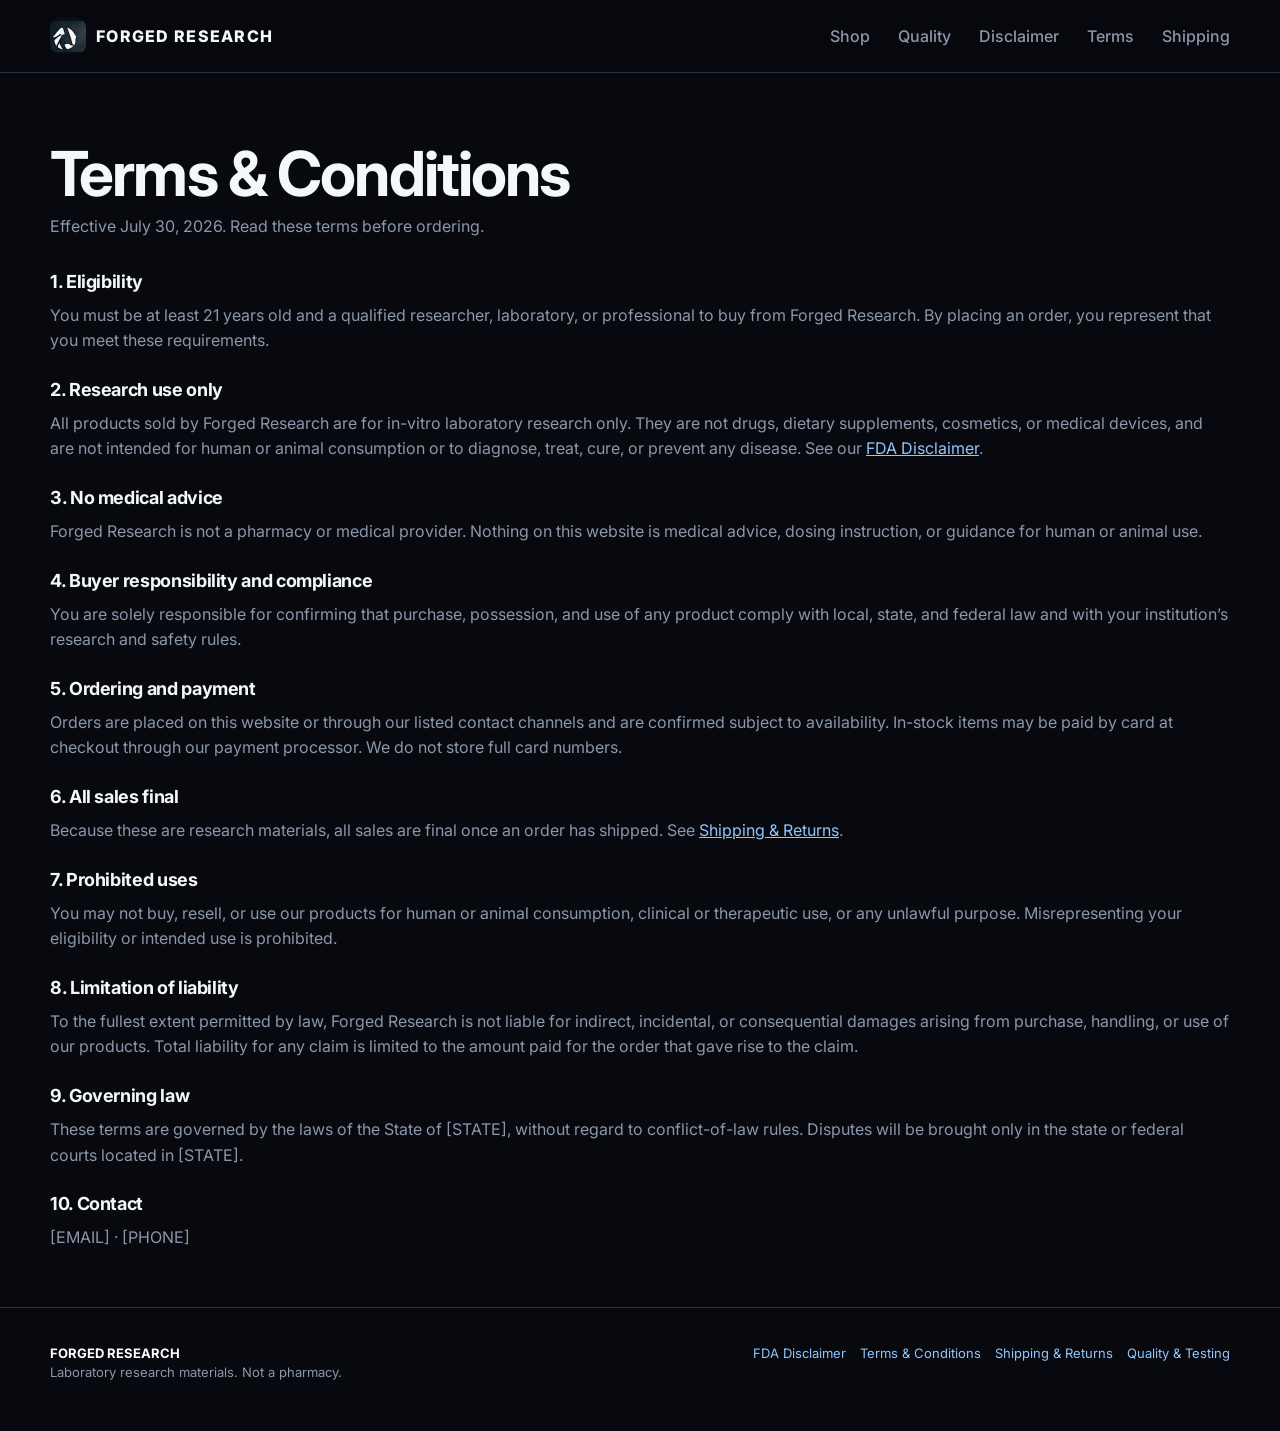
==== terms.html @ cde54af0 "Add files via upload" ====
<!DOCTYPE html>
<html lang="en">
<head>
  <meta charset="UTF-8" />
  <meta name="viewport" content="width=device-width, initial-scale=1" />
  <title>Terms & Conditions — Forged Research</title>
  <link rel="icon" href="assets/logo-mark.png" />
  <link href="https://fonts.googleapis.com/css2?family=Inter:wght@400;500;600;700;800&display=swap" rel="stylesheet" />
  <link rel="stylesheet" href="css/styles.css" />
</head>
<body>
  <header>
    <div class="wrap nav">
      <a class="brand" href="index.html">
        <img class="logo" src="assets/logo-mark.png" alt="Forged Research" />
        FORGED RESEARCH
      </a>
      <nav class="nav-links">
        <a href="index.html#shop">Shop</a>
        <a href="quality.html">Quality</a>
        <a href="fda.html">Disclaimer</a>
        <a href="terms.html">Terms</a>
        <a href="shipping.html">Shipping</a>
      </nav>
    </div>
  </header>
  <main class="wrap section policy">
    
<h1>Terms &amp; Conditions</h1>
<p class="sub">Effective July 30, 2026. Read these terms before ordering.</p>
<h2>1. Eligibility</h2>
<p>You must be at least 21 years old and a qualified researcher, laboratory, or professional to buy from Forged Research. By placing an order, you represent that you meet these requirements.</p>
<h2>2. Research use only</h2>
<p>All products sold by Forged Research are for in-vitro laboratory research only. They are not drugs, dietary supplements, cosmetics, or medical devices, and are not intended for human or animal consumption or to diagnose, treat, cure, or prevent any disease. See our <a href="fda.html">FDA Disclaimer</a>.</p>
<h2>3. No medical advice</h2>
<p>Forged Research is not a pharmacy or medical provider. Nothing on this website is medical advice, dosing instruction, or guidance for human or animal use.</p>
<h2>4. Buyer responsibility and compliance</h2>
<p>You are solely responsible for confirming that purchase, possession, and use of any product comply with local, state, and federal law and with your institution’s research and safety rules.</p>
<h2>5. Ordering and payment</h2>
<p>Orders are placed on this website or through our listed contact channels and are confirmed subject to availability. In-stock items may be paid by card at checkout through our payment processor. We do not store full card numbers.</p>
<h2>6. All sales final</h2>
<p>Because these are research materials, all sales are final once an order has shipped. See <a href="shipping.html">Shipping &amp; Returns</a>.</p>
<h2>7. Prohibited uses</h2>
<p>You may not buy, resell, or use our products for human or animal consumption, clinical or therapeutic use, or any unlawful purpose. Misrepresenting your eligibility or intended use is prohibited.</p>
<h2>8. Limitation of liability</h2>
<p>To the fullest extent permitted by law, Forged Research is not liable for indirect, incidental, or consequential damages arising from purchase, handling, or use of our products. Total liability for any claim is limited to the amount paid for the order that gave rise to the claim.</p>
<h2>9. Governing law</h2>
<p>These terms are governed by the laws of the State of [STATE], without regard to conflict-of-law rules. Disputes will be brought only in the state or federal courts located in [STATE].</p>
<h2>10. Contact</h2>
<p>[EMAIL] · [PHONE]</p>

  </main>
  <footer>
    <div class="wrap foot">
      <div>
        <strong style="color:#fff">FORGED RESEARCH</strong><br />
        Laboratory research materials. Not a pharmacy.
      </div>
      <div class="policy-links">
        <a href="fda.html">FDA Disclaimer</a>
        <a href="terms.html">Terms &amp; Conditions</a>
        <a href="shipping.html">Shipping &amp; Returns</a>
        <a href="quality.html">Quality &amp; Testing</a>
      </div>
    </div>
  </footer>
</body>
</html>
---- css/styles.css ----
/* Forged Research — locked styles */
:root {
  --void: #05070b;
  --bg: #07090e;
  --chrome: #0b0f16;
  --panel: #12171f;
  --panel-2: #1a2130;
  --line: #2a3344;
  --text: #f4f7fb;
  --muted: #8b97ab;
  --blue: #2f7bff;
  --blue-2: #1d6fea;
  --gold: #f5b942;
  --warn: #e11d2e;
}

* { box-sizing: border-box; margin: 0; padding: 0; }

body {
  font-family: Inter, system-ui, sans-serif;
  background: var(--bg);
  color: var(--text);
  line-height: 1.5;
}

a { color: inherit; text-decoration: none; }
img { max-width: 100%; display: block; }
.wrap { width: min(1180px, calc(100% - 32px)); margin-inline: auto; }

header {
  position: sticky;
  top: 0;
  z-index: 40;
  background: rgba(7, 9, 14, 0.86);
  backdrop-filter: blur(16px);
  border-bottom: 1px solid var(--line);
}

.nav {
  display: flex;
  align-items: center;
  justify-content: space-between;
  height: 72px;
}

.brand {
  display: flex;
  align-items: center;
  gap: 10px;
  font-weight: 800;
  letter-spacing: 0.08em;
}

.logo {
  width: 36px;
  height: 36px;
  object-fit: contain;
  background: #0b0f16;
  border-radius: 9px;
}

.vial-img {
  width: 140px;
  height: 180px;
  object-fit: contain;
  margin: 0 auto 10px;
  filter: drop-shadow(0 16px 24px rgba(0, 0, 0, 0.45));
}

.product .vial-img {
  width: 110px;
  height: 150px;
}

.nav-links {
  display: flex;
  gap: 28px;
  color: var(--muted);
  font-weight: 500;
}

.nav-links a:hover { color: #fff; }

.nav-actions {
  display: flex;
  gap: 10px;
  align-items: center;
}

.icon-btn,
.btn {
  border: 0;
  cursor: pointer;
  font-family: inherit;
}

.icon-btn {
  background: var(--panel-2);
  color: #fff;
  width: 42px;
  height: 42px;
  border-radius: 12px;
  border: 1px solid var(--line);
  font-size: 16px;
  position: relative;
}

.cart-count {
  position: absolute;
  top: -6px;
  right: -6px;
  background: var(--blue);
  color: #fff;
  font-size: 11px;
  font-weight: 700;
  min-width: 18px;
  height: 18px;
  border-radius: 99px;
  display: grid;
  place-items: center;
}

.btn {
  background: var(--blue);
  color: #fff;
  font-weight: 700;
  padding: 12px 18px;
  border-radius: 12px;
  font-size: 14px;
}

.btn:hover { background: var(--blue-2); }

.btn.ghost {
  background: transparent;
  border: 1px solid var(--line);
  color: var(--text);
}

.btn.full { width: 100%; }
.btn.warn { background: #b91c1c; }

.hero {
  position: relative;
  overflow: hidden;
  padding: 88px 0 72px;
  min-height: 560px;
  background-color: #05070b;
  background-image:
    linear-gradient(90deg, rgba(5,7,11,.82) 0%, rgba(5,7,11,.45) 36%, rgba(5,7,11,.12) 62%, rgba(5,7,11,.06) 100%),
    url("https://mako-burn-e.github.io/Forged-Research/assets/hero-mountains.jpg");
  background-repeat: no-repeat;
  background-position: center center;
  background-size: cover;
}

.hero::after {
  content: "";
  position: absolute;
  inset: auto 0 0 0;
  height: 90px;
  background: linear-gradient(180deg, transparent, var(--bg));
  pointer-events: none;
}

.hero .wrap { position: relative; z-index: 1; }

.hero-grid {
  display: grid;
  grid-template-columns: minmax(0, 640px);
  gap: 40px;
  align-items: center;
}

.hero .vials { display: none; }

.hero h1 {
  color: #fff;
  text-shadow: 0 2px 18px rgba(0, 0, 0, 0.75);
}

.hero .lede {
  color: #fff;
  font-weight: 500;
  text-shadow: 0 2px 14px rgba(0, 0, 0, 0.8);
}

.hero .kicker {
  color: #dbe8ff;
  text-shadow: 0 1px 10px rgba(0, 0, 0, 0.7);
}

.hero .trust {
  color: #f3f6fb;
  text-shadow: 0 1px 10px rgba(0, 0, 0, 0.7);
}

.hero .btn.ghost {
  background: rgba(7, 9, 14, 0.7);
  border-color: rgba(255, 255, 255, 0.4);
  color: #fff;
}

.kicker {
  color: #93c5fd;
  font-weight: 700;
  letter-spacing: 0.16em;
  font-size: 12px;
  text-transform: uppercase;
}

h1 {
  font-size: clamp(36px, 5vw, 62px);
  line-height: 1.05;
  letter-spacing: -0.03em;
  margin: 12px 0 16px;
}

.lede {
  color: var(--muted);
  font-size: 18px;
  max-width: 540px;
}

.hero-cta {
  display: flex;
  gap: 12px;
  margin: 28px 0 22px;
  flex-wrap: wrap;
}

.trust {
  display: flex;
  gap: 18px;
  flex-wrap: wrap;
  color: var(--muted);
  font-size: 13px;
}

.trust span {
  display: flex;
  align-items: center;
  gap: 6px;
}

.vials {
  display: grid;
  grid-template-columns: 1fr 1fr;
  gap: 16px;
}

.vial-card {
  background: linear-gradient(180deg, #1a2230, #10151e);
  border: 1px solid var(--line);
  border-radius: 20px;
  padding: 22px;
  text-align: center;
}

.section { padding: 56px 0; }

.section h2 {
  font-size: 28px;
  letter-spacing: -0.02em;
  margin-bottom: 6px;
}

.sub {
  color: var(--muted);
  margin-bottom: 28px;
}

.filters {
  display: flex;
  gap: 8px;
  flex-wrap: wrap;
  margin-bottom: 22px;
}

.chip {
  background: var(--panel);
  border: 1px solid var(--line);
  color: var(--muted);
  padding: 8px 14px;
  border-radius: 999px;
  cursor: pointer;
  font-weight: 600;
  font-size: 13px;
}

.chip.active,
.chip:hover {
  background: #1d4ed8;
  border-color: #1d4ed8;
  color: #fff;
}

.grid {
  display: grid;
  grid-template-columns: repeat(4, 1fr);
  gap: 16px;
}

.product {
  background: var(--panel);
  border: 1px solid var(--line);
  border-radius: 18px;
  padding: 18px;
  display: flex;
  flex-direction: column;
  gap: 8px;
}

.tag {
  display: inline-block;
  background: #172554;
  color: #93c5fd;
  font-size: 11px;
  font-weight: 700;
  padding: 4px 8px;
  border-radius: 6px;
}

.stars { color: var(--gold); font-size: 13px; }

.row {
  display: flex;
  justify-content: space-between;
  align-items: center;
  gap: 8px;
}

.muted { color: var(--muted); }

.info-grid {
  display: grid;
  grid-template-columns: 1.2fr 0.8fr;
  gap: 20px;
}

.panel {
  background: var(--panel);
  border: 1px solid var(--line);
  border-radius: 18px;
  padding: 24px;
}

.warn-box {
  background: #2a1214;
  border: 1px solid #7f1d1d;
  color: #fecaca;
  border-radius: 12px;
  padding: 14px 16px;
  margin: 16px 0;
  font-size: 14px;
}

.specs {
  width: 100%;
  border-collapse: collapse;
  font-size: 14px;
}

.specs td {
  padding: 10px 0;
  border-bottom: 1px solid var(--line);
}

.specs td:first-child { color: var(--muted); }

footer {
  border-top: 1px solid var(--line);
  padding: 36px 0 48px;
  color: var(--muted);
  font-size: 13px;
}

.foot {
  display: flex;
  justify-content: space-between;
  gap: 24px;
  flex-wrap: wrap;
}

.drawer-bg {
  position: fixed;
  inset: 0;
  background: rgba(0, 0, 0, 0.55);
  display: none;
  z-index: 50;
}

.drawer {
  position: fixed;
  top: 0;
  right: 0;
  width: min(420px, 100%);
  height: 100%;
  background: #0d121b;
  border-left: 1px solid var(--line);
  z-index: 60;
  transform: translateX(100%);
  transition: 0.25s ease;
  display: flex;
  flex-direction: column;
}

.drawer.open { transform: none; }
.drawer-bg.open { display: block; }

.drawer-h {
  display: flex;
  justify-content: space-between;
  align-items: center;
  padding: 18px 20px;
  border-bottom: 1px solid var(--line);
}

.cart-items {
  padding: 16px 20px;
  flex: 1;
  overflow: auto;
}

.cart-line {
  display: flex;
  justify-content: space-between;
  gap: 12px;
  padding: 12px 0;
  border-bottom: 1px solid var(--line);
}

.qty {
  display: flex;
  align-items: center;
  gap: 8px;
}

.qty button {
  width: 26px;
  height: 26px;
  border-radius: 8px;
  background: var(--panel-2);
  color: #fff;
  border: 1px solid var(--line);
  cursor: pointer;
}

.drawer-foot {
  padding: 16px 20px 24px;
  border-top: 1px solid var(--line);
}

.modal-bg {
  position: fixed;
  inset: 0;
  background: rgba(0, 0, 0, 0.65);
  display: none;
  z-index: 70;
  place-items: center;
  padding: 20px;
}

.modal-bg.open { display: grid; }

.modal {
  width: min(520px, 100%);
  background: #111827;
  border: 1px solid var(--line);
  border-radius: 18px;
  padding: 24px;
}

.check {
  display: flex;
  gap: 10px;
  align-items: flex-start;
  margin: 16px 0;
  font-size: 14px;
  color: var(--muted);
}

@media (max-width: 960px) {
  .hero-grid,
  .info-grid { grid-template-columns: 1fr; }
  .nav-links { display: none; }
  .grid { grid-template-columns: 1fr 1fr; }
}

@media (max-width: 900px) {
  .hero {
    background-position: left center;
    min-height: 520px;
  }
}

@media (max-width: 560px) {
  .grid { grid-template-columns: 1fr; }
  .hero { background-position: 12% center; }
}

.size-select {
  background: #0b0f16;
  color: #fff;
  border: 1px solid var(--line);
  border-radius: 10px;
  padding: 8px 10px;
  font: inherit;
  font-size: 13px;
  margin-right: auto;
  max-width: 160px;
}

.size-select {
  background: #0b0f16;
  color: #fff;
  border: 1px solid var(--line);
  border-radius: 10px;
  padding: 8px 10px;
  font: inherit;
  font-size: 13px;
  width: 100%;
}
.volume { margin-top: 10px; display: grid; gap: 6px; }
.volume h3 { font-size: 13px; font-weight: 700; }
.vrow {
  display: flex; justify-content: space-between; gap: 8px;
  padding: 8px 10px; border: 1px solid var(--line); border-radius: 10px;
  font-size: 12px; background: #0b0f16;
}
.vrow.active { border-color: #2f7bff; background: #17315f; }
.save { color: #f5b942; font-weight: 700; }
.qty-row { display: flex; justify-content: space-between; align-items: center; margin-top: 10px; }
.stepper { display: flex; align-items: center; gap: 8px; }
.stepper button {
  width: 28px; height: 28px; border-radius: 8px; border: 1px solid var(--line);
  background: var(--panel-2); color: #fff; cursor: pointer;
}

.recommend {
  margin: 0 20px 12px;
  padding: 14px;
  border: 1px solid var(--line);
  border-radius: 14px;
  background: #0b0f16;
}

.field {
  width: 100%;
  background: #0b0f16;
  color: #fff;
  border: 1px solid var(--line);
  border-radius: 12px;
  padding: 12px 14px;
  font: inherit;
}

.product-modal { width: min(820px, 100%); }
.pm-grid { display: grid; grid-template-columns: 220px 1fr; gap: 24px; align-items: start; }
.pm-img { width: 100%; max-height: 280px; object-fit: contain; }
@media (max-width: 700px) {
  .pm-grid { grid-template-columns: 1fr; }
}

.card-desc {
  color: var(--muted);
  font-size: 13px;
  display: -webkit-box;
  -webkit-line-clamp: 2;
  -webkit-box-orient: vertical;
  overflow: hidden;
  min-height: 2.6em;
}

.policy h1 { margin-bottom: 8px; }
.policy h2 { font-size: 18px; margin: 22px 0 8px; }
.policy p, .policy li { color: var(--muted); line-height: 1.6; }
.policy a { color: #93c5fd; text-decoration: underline; }
.policy-links { display: flex; flex-wrap: wrap; gap: 14px; }
.policy-links a { color: #93c5fd; }
.gate { display: grid; }
.gate-list { padding-left: 18px; color: var(--muted); display: grid; gap: 10px; font-size: 14px; }
.gate-list strong { color: #fff; }
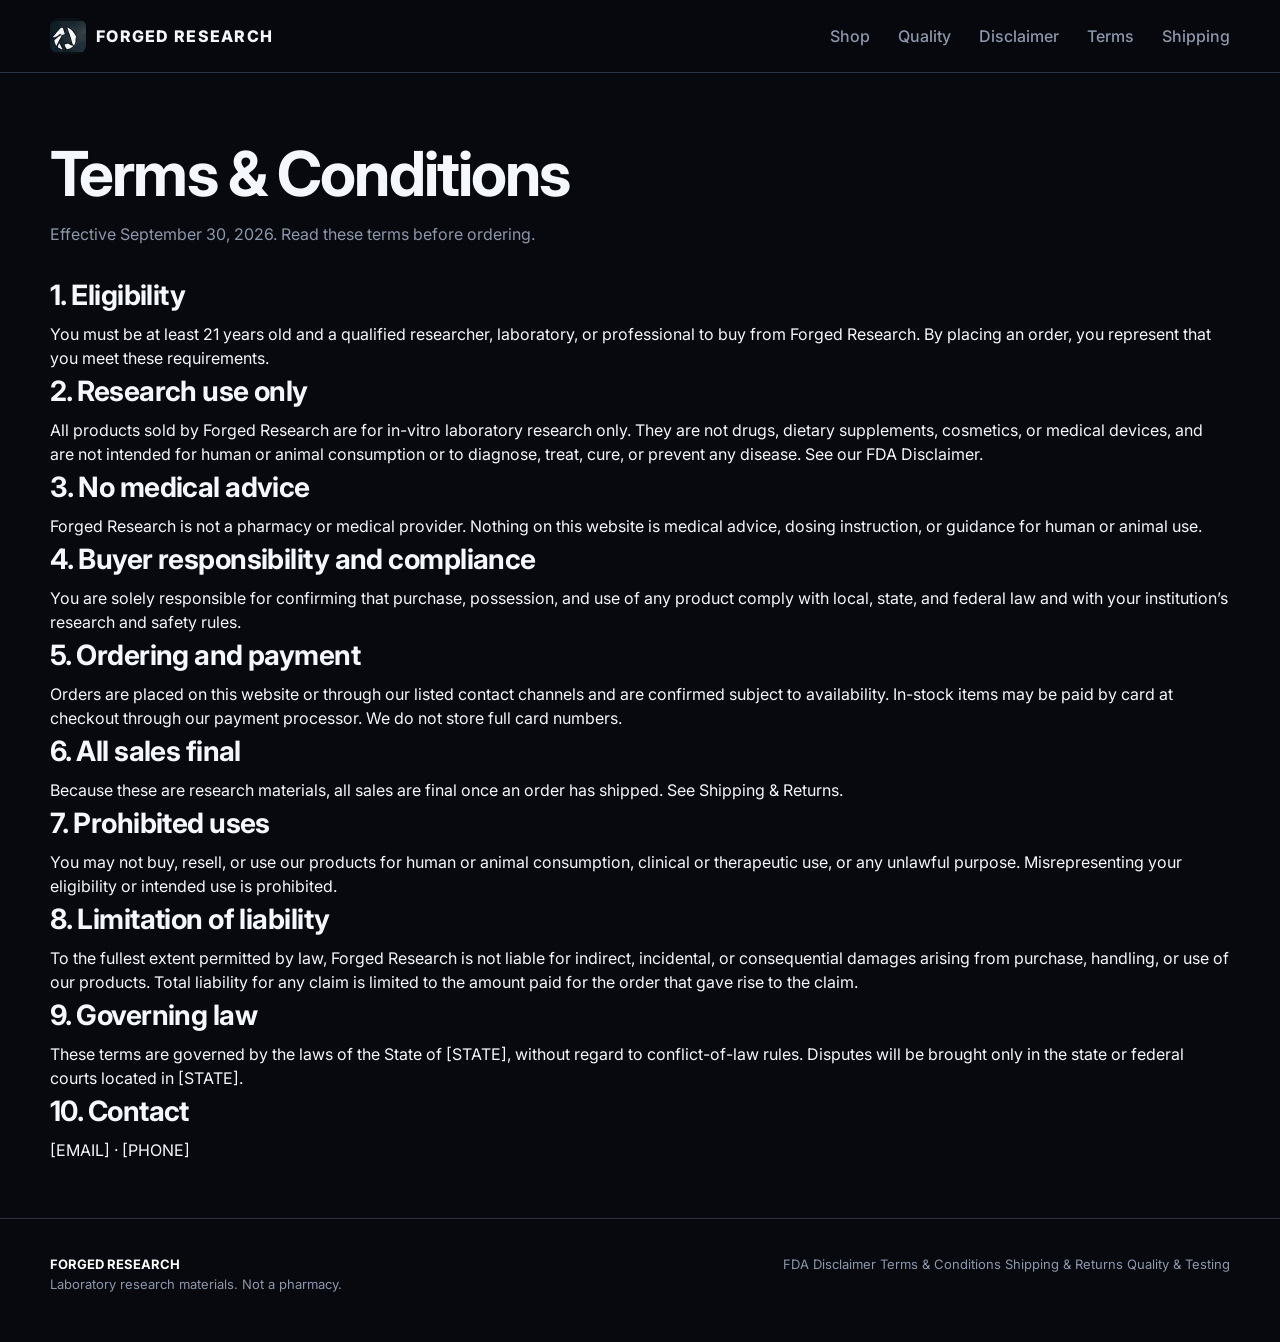
==== commit b8e504ed: "Update terms.html" ====
--- a/terms.html
+++ b/terms.html
@@ -27,7 +27,7 @@
   <main class="wrap section policy">
     
 <h1>Terms &amp; Conditions</h1>
-<p class="sub">Effective July 30, 2026. Read these terms before ordering.</p>
+<p class="sub">Effective September 30, 2026. Read these terms before ordering.</p>
 <h2>1. Eligibility</h2>
 <p>You must be at least 21 years old and a qualified researcher, laboratory, or professional to buy from Forged Research. By placing an order, you represent that you meet these requirements.</p>
 <h2>2. Research use only</h2>
--- a/css/styles.css
+++ b/css/styles.css
@@ -13,20 +13,16 @@
   --gold: #f5b942;
   --warn: #e11d2e;
 }
-
 * { box-sizing: border-box; margin: 0; padding: 0; }
-
 body {
   font-family: Inter, system-ui, sans-serif;
   background: var(--bg);
   color: var(--text);
   line-height: 1.5;
 }
-
 a { color: inherit; text-decoration: none; }
 img { max-width: 100%; display: block; }
 .wrap { width: min(1180px, calc(100% - 32px)); margin-inline: auto; }
-
 header {
   position: sticky;
   top: 0;
@@ -35,14 +31,12 @@
   backdrop-filter: blur(16px);
   border-bottom: 1px solid var(--line);
 }
-
 .nav {
   display: flex;
   align-items: center;
   justify-content: space-between;
   height: 72px;
 }
-
 .brand {
   display: flex;
   align-items: center;
@@ -50,7 +44,6 @@
   font-weight: 800;
   letter-spacing: 0.08em;
 }
-
 .logo {
   width: 36px;
   height: 36px;
@@ -58,7 +51,6 @@
   background: #0b0f16;
   border-radius: 9px;
 }
-
 .vial-img {
   width: 140px;
   height: 180px;
@@ -66,34 +58,17 @@
   margin: 0 auto 10px;
   filter: drop-shadow(0 16px 24px rgba(0, 0, 0, 0.45));
 }
-
-.product .vial-img {
-  width: 110px;
-  height: 150px;
-}
-
+.product .vial-img { width: 110px; height: 150px; }
 .nav-links {
   display: flex;
   gap: 28px;
   color: var(--muted);
   font-weight: 500;
 }
-
 .nav-links a:hover { color: #fff; }
-
-.nav-actions {
-  display: flex;
-  gap: 10px;
-  align-items: center;
-}
-
+.nav-actions { display: flex; gap: 10px; align-items: center; }
 .icon-btn,
-.btn {
-  border: 0;
-  cursor: pointer;
-  font-family: inherit;
-}
-
+.btn { border: 0; cursor: pointer; font-family: inherit; }
 .icon-btn {
   background: var(--panel-2);
   color: #fff;
@@ -104,7 +79,6 @@
   font-size: 16px;
   position: relative;
 }
-
 .cart-count {
   position: absolute;
   top: -6px;
@@ -119,7 +93,6 @@
   display: grid;
   place-items: center;
 }
-
 .btn {
   background: var(--blue);
   color: #fff;
@@ -128,18 +101,14 @@
   border-radius: 12px;
   font-size: 14px;
 }
-
 .btn:hover { background: var(--blue-2); }
-
 .btn.ghost {
   background: transparent;
   border: 1px solid var(--line);
   color: var(--text);
 }
-
 .btn.full { width: 100%; }
 .btn.warn { background: #b91c1c; }
-
 .hero {
   position: relative;
   overflow: hidden;
@@ -153,7 +122,6 @@
   background-position: center center;
   background-size: cover;
 }
-
 .hero::after {
   content: "";
   position: absolute;
@@ -162,45 +130,23 @@
   background: linear-gradient(180deg, transparent, var(--bg));
   pointer-events: none;
 }
-
 .hero .wrap { position: relative; z-index: 1; }
-
 .hero-grid {
   display: grid;
   grid-template-columns: minmax(0, 640px);
   gap: 40px;
   align-items: center;
 }
-
 .hero .vials { display: none; }
-
-.hero h1 {
-  color: #fff;
-  text-shadow: 0 2px 18px rgba(0, 0, 0, 0.75);
-}
-
-.hero .lede {
-  color: #fff;
-  font-weight: 500;
-  text-shadow: 0 2px 14px rgba(0, 0, 0, 0.8);
-}
-
-.hero .kicker {
-  color: #dbe8ff;
-  text-shadow: 0 1px 10px rgba(0, 0, 0, 0.7);
-}
-
-.hero .trust {
-  color: #f3f6fb;
-  text-shadow: 0 1px 10px rgba(0, 0, 0, 0.7);
-}
-
+.hero h1 { color: #fff; text-shadow: 0 2px 18px rgba(0, 0, 0, 0.75); }
+.hero .lede { color: #fff; font-weight: 500; text-shadow: 0 2px 14px rgba(0, 0, 0, 0.8); }
+.hero .kicker { color: #dbe8ff; text-shadow: 0 1px 10px rgba(0, 0, 0, 0.7); }
+.hero .trust { color: #f3f6fb; text-shadow: 0 1px 10px rgba(0, 0, 0, 0.7); }
 .hero .btn.ghost {
   background: rgba(7, 9, 14, 0.7);
   border-color: rgba(255, 255, 255, 0.4);
   color: #fff;
 }
-
 .kicker {
   color: #93c5fd;
   font-weight: 700;
@@ -208,75 +154,20 @@
   font-size: 12px;
   text-transform: uppercase;
 }
-
 h1 {
   font-size: clamp(36px, 5vw, 62px);
   line-height: 1.05;
   letter-spacing: -0.03em;
   margin: 12px 0 16px;
 }
-
-.lede {
-  color: var(--muted);
-  font-size: 18px;
-  max-width: 540px;
-}
-
-.hero-cta {
-  display: flex;
-  gap: 12px;
-  margin: 28px 0 22px;
-  flex-wrap: wrap;
-}
-
-.trust {
-  display: flex;
-  gap: 18px;
-  flex-wrap: wrap;
-  color: var(--muted);
-  font-size: 13px;
-}
-
-.trust span {
-  display: flex;
-  align-items: center;
-  gap: 6px;
-}
-
-.vials {
-  display: grid;
-  grid-template-columns: 1fr 1fr;
-  gap: 16px;
-}
-
-.vial-card {
-  background: linear-gradient(180deg, #1a2230, #10151e);
-  border: 1px solid var(--line);
-  border-radius: 20px;
-  padding: 22px;
-  text-align: center;
-}
-
+.lede { color: var(--muted); font-size: 18px; max-width: 540px; }
+.hero-cta { display: flex; gap: 12px; margin: 28px 0 22px; flex-wrap: wrap; }
+.trust { display: flex; gap: 18px; flex-wrap: wrap; color: var(--muted); font-size: 13px; }
+.trust span { display: flex; align-items: center; gap: 6px; }
 .section { padding: 56px 0; }
-
-.section h2 {
-  font-size: 28px;
-  letter-spacing: -0.02em;
-  margin-bottom: 6px;
-}
-
-.sub {
-  color: var(--muted);
-  margin-bottom: 28px;
-}
-
-.filters {
-  display: flex;
-  gap: 8px;
-  flex-wrap: wrap;
-  margin-bottom: 22px;
-}
-
+.section h2 { font-size: 28px; letter-spacing: -0.02em; margin-bottom: 6px; }
+.sub { color: var(--muted); margin-bottom: 28px; }
+.filters { display: flex; gap: 8px; flex-wrap: wrap; margin-bottom: 22px; }
 .chip {
   background: var(--panel);
   border: 1px solid var(--line);
@@ -287,20 +178,9 @@
   font-weight: 600;
   font-size: 13px;
 }
-
 .chip.active,
-.chip:hover {
-  background: #1d4ed8;
-  border-color: #1d4ed8;
-  color: #fff;
-}
-
-.grid {
-  display: grid;
-  grid-template-columns: repeat(4, 1fr);
-  gap: 16px;
-}
-
+.chip:hover { background: #1d4ed8; border-color: #1d4ed8; color: #fff; }
+.grid { display: grid; grid-template-columns: repeat(4, 1fr); gap: 16px; }
 .product {
   background: var(--panel);
   border: 1px solid var(--line);
@@ -310,7 +190,6 @@
   flex-direction: column;
   gap: 8px;
 }
-
 .tag {
   display: inline-block;
   background: #172554;
@@ -320,31 +199,16 @@
   padding: 4px 8px;
   border-radius: 6px;
 }
-
 .stars { color: var(--gold); font-size: 13px; }
-
-.row {
-  display: flex;
-  justify-content: space-between;
-  align-items: center;
-  gap: 8px;
-}
-
+.row { display: flex; justify-content: space-between; align-items: center; gap: 8px; }
 .muted { color: var(--muted); }
-
-.info-grid {
-  display: grid;
-  grid-template-columns: 1.2fr 0.8fr;
-  gap: 20px;
-}
-
+.info-grid { display: grid; grid-template-columns: 1.2fr 0.8fr; gap: 20px; }
 .panel {
   background: var(--panel);
   border: 1px solid var(--line);
   border-radius: 18px;
   padding: 24px;
 }
-
 .warn-box {
   background: #2a1214;
   border: 1px solid #7f1d1d;
@@ -354,34 +218,16 @@
   margin: 16px 0;
   font-size: 14px;
 }
-
-.specs {
-  width: 100%;
-  border-collapse: collapse;
-  font-size: 14px;
-}
-
-.specs td {
-  padding: 10px 0;
-  border-bottom: 1px solid var(--line);
-}
-
+.specs { width: 100%; border-collapse: collapse; font-size: 14px; }
+.specs td { padding: 10px 0; border-bottom: 1px solid var(--line); }
 .specs td:first-child { color: var(--muted); }
-
 footer {
   border-top: 1px solid var(--line);
   padding: 36px 0 48px;
   color: var(--muted);
   font-size: 13px;
 }
-
-.foot {
-  display: flex;
-  justify-content: space-between;
-  gap: 24px;
-  flex-wrap: wrap;
-}
-
+.foot { display: flex; justify-content: space-between; gap: 24px; flex-wrap: wrap; }
 .drawer-bg {
   position: fixed;
   inset: 0;
@@ -389,7 +235,6 @@
   display: none;
   z-index: 50;
 }
-
 .drawer {
   position: fixed;
   top: 0;
@@ -404,10 +249,8 @@
   display: flex;
   flex-direction: column;
 }
-
 .drawer.open { transform: none; }
 .drawer-bg.open { display: block; }
-
 .drawer-h {
   display: flex;
   justify-content: space-between;
@@ -415,13 +258,7 @@
   padding: 18px 20px;
   border-bottom: 1px solid var(--line);
 }
-
-.cart-items {
-  padding: 16px 20px;
-  flex: 1;
-  overflow: auto;
-}
-
+.cart-items { padding: 16px 20px; flex: 1; overflow: auto; }
 .cart-line {
   display: flex;
   justify-content: space-between;
@@ -429,28 +266,7 @@
   padding: 12px 0;
   border-bottom: 1px solid var(--line);
 }
-
-.qty {
-  display: flex;
-  align-items: center;
-  gap: 8px;
-}
-
-.qty button {
-  width: 26px;
-  height: 26px;
-  border-radius: 8px;
-  background: var(--panel-2);
-  color: #fff;
-  border: 1px solid var(--line);
-  cursor: pointer;
-}
-
-.drawer-foot {
-  padding: 16px 20px 24px;
-  border-top: 1px solid var(--line);
-}
-
+.drawer-foot { padding: 16px 20px 24px; border-top: 1px solid var(--line); }
 .modal-bg {
   position: fixed;
   inset: 0;
@@ -460,9 +276,7 @@
   place-items: center;
   padding: 20px;
 }
-
 .modal-bg.open { display: grid; }
-
 .modal {
   width: min(520px, 100%);
   background: #111827;
@@ -470,7 +284,6 @@
   border-radius: 18px;
   padding: 24px;
 }
-
 .check {
   display: flex;
   gap: 10px;
@@ -479,38 +292,19 @@
   font-size: 14px;
   color: var(--muted);
 }
-
 @media (max-width: 960px) {
   .hero-grid,
   .info-grid { grid-template-columns: 1fr; }
   .nav-links { display: none; }
   .grid { grid-template-columns: 1fr 1fr; }
 }
-
 @media (max-width: 900px) {
-  .hero {
-    background-position: left center;
-    min-height: 520px;
-  }
-}
-
+  .hero { background-position: left center; min-height: 520px; }
+}
 @media (max-width: 560px) {
   .grid { grid-template-columns: 1fr; }
   .hero { background-position: 12% center; }
 }
-
-.size-select {
-  background: #0b0f16;
-  color: #fff;
-  border: 1px solid var(--line);
-  border-radius: 10px;
-  padding: 8px 10px;
-  font: inherit;
-  font-size: 13px;
-  margin-right: auto;
-  max-width: 160px;
-}
-
 .size-select {
   background: #0b0f16;
   color: #fff;
@@ -524,60 +318,16 @@
 .volume { margin-top: 10px; display: grid; gap: 6px; }
 .volume h3 { font-size: 13px; font-weight: 700; }
 .vrow {
-  display: flex; justify-content: space-between; gap: 8px;
-  padding: 8px 10px; border: 1px solid var(--line); border-radius: 10px;
-  font-size: 12px; background: #0b0f16;
+  display: flex;
+  justify-content: space-between;
+  gap: 8px;
+  padding: 8px 10px;
+  border: 1px solid var(--line);
+  border-radius: 10px;
+  font-size: 12px;
+  background: #0b0f16;
 }
 .vrow.active { border-color: #2f7bff; background: #17315f; }
-.save { color: #f5b942; font-weight: 700; }
+.save { color: #f5b942; font-weight: 600; }
 .qty-row { display: flex; justify-content: space-between; align-items: center; margin-top: 10px; }
-.stepper { display: flex; align-items: center; gap: 8px; }
-.stepper button {
-  width: 28px; height: 28px; border-radius: 8px; border: 1px solid var(--line);
-  background: var(--panel-2); color: #fff; cursor: pointer;
-}
-
-.recommend {
-  margin: 0 20px 12px;
-  padding: 14px;
-  border: 1px solid var(--line);
-  border-radius: 14px;
-  background: #0b0f16;
-}
-
-.field {
-  width: 100%;
-  background: #0b0f16;
-  color: #fff;
-  border: 1px solid var(--line);
-  border-radius: 12px;
-  padding: 12px 14px;
-  font: inherit;
-}
-
-.product-modal { width: min(820px, 100%); }
-.pm-grid { display: grid; grid-template-columns: 220px 1fr; gap: 24px; align-items: start; }
-.pm-img { width: 100%; max-height: 280px; object-fit: contain; }
-@media (max-width: 700px) {
-  .pm-grid { grid-template-columns: 1fr; }
-}
-
-.card-desc {
-  color: var(--muted);
-  font-size: 13px;
-  display: -webkit-box;
-  -webkit-line-clamp: 2;
-  -webkit-box-orient: vertical;
-  overflow: hidden;
-  min-height: 2.6em;
-}
-
-.policy h1 { margin-bottom: 8px; }
-.policy h2 { font-size: 18px; margin: 22px 0 8px; }
-.policy p, .policy li { color: var(--muted); line-height: 1.6; }
-.policy a { color: #93c5fd; text-decoration: underline; }
-.policy-links { display: flex; flex-wrap: wrap; gap: 14px; }
-.policy-links a { color: #93c5fd; }
-.gate { display: grid; }
-.gate-list { padding-left: 18px; color: var(--muted); display: grid; gap: 10px; font-size: 14px; }
-.gate-list strong { color: #fff; }
+.stepper { display: 
